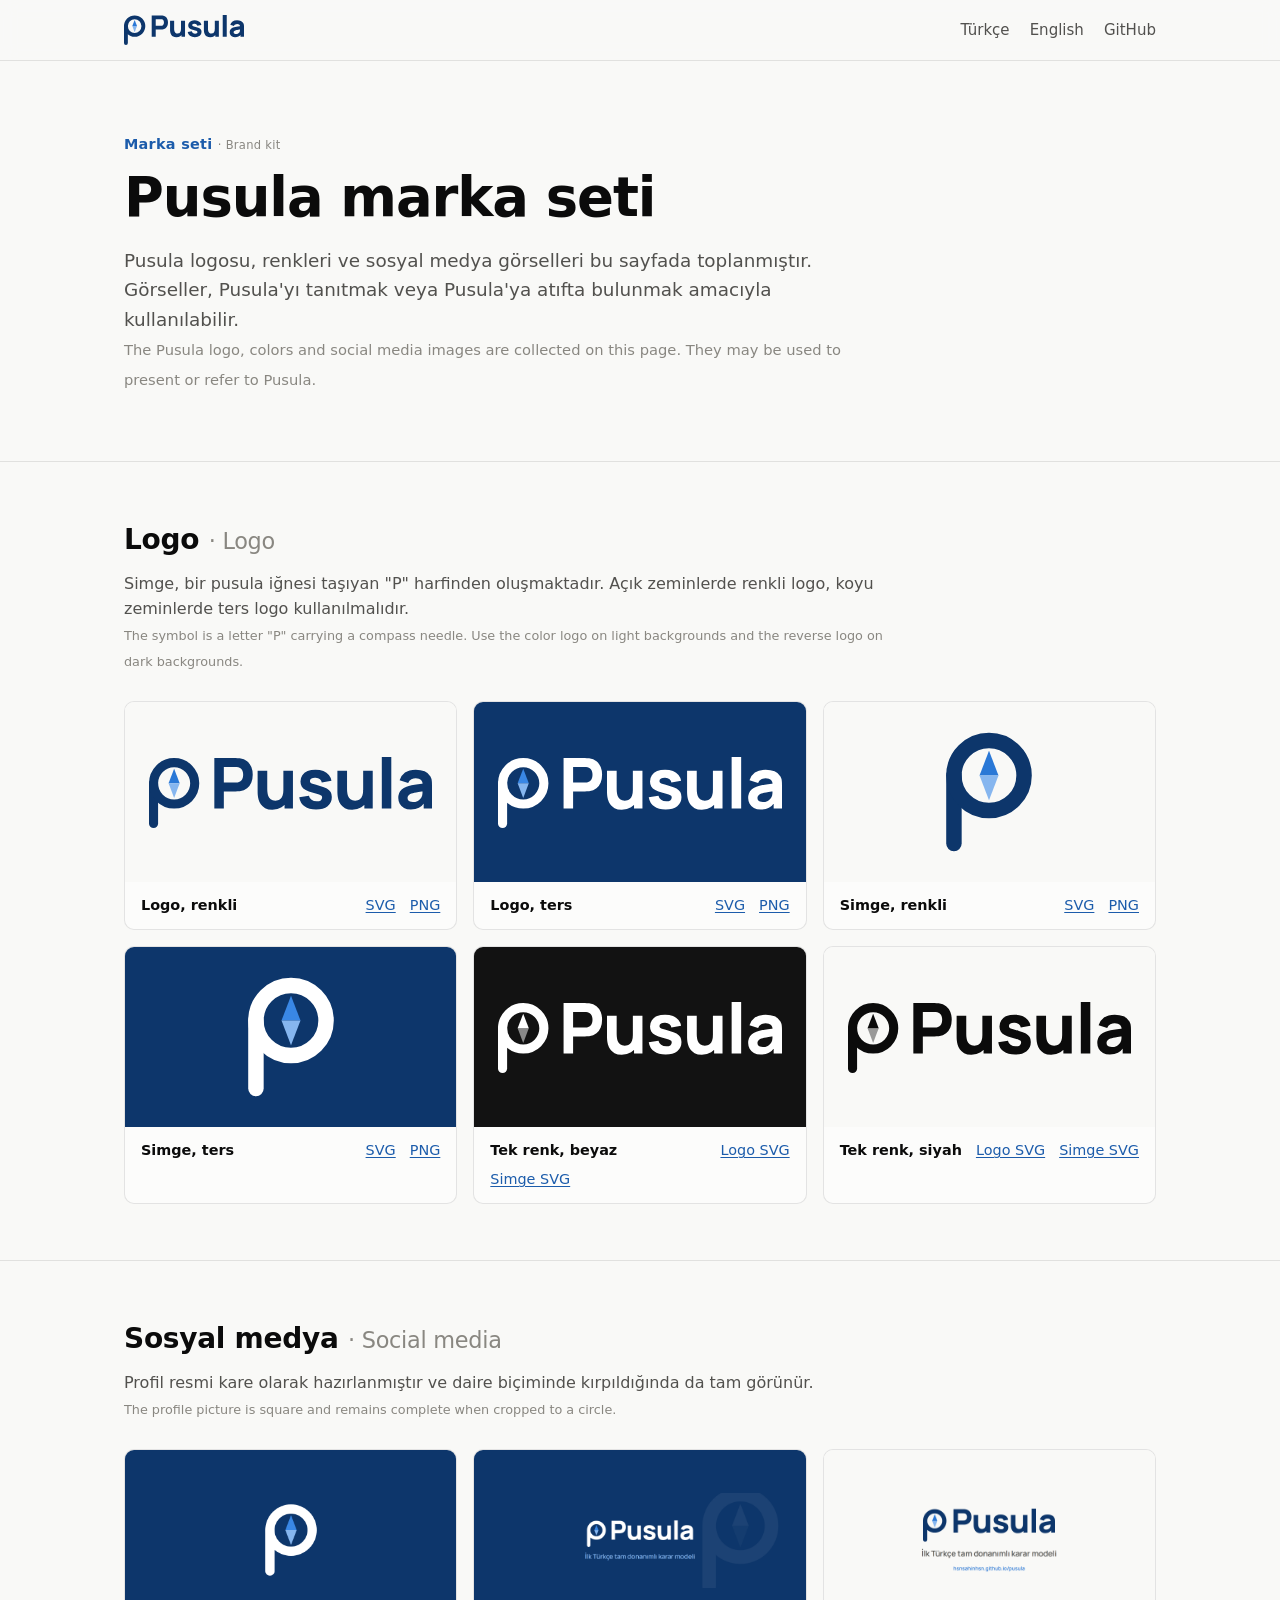
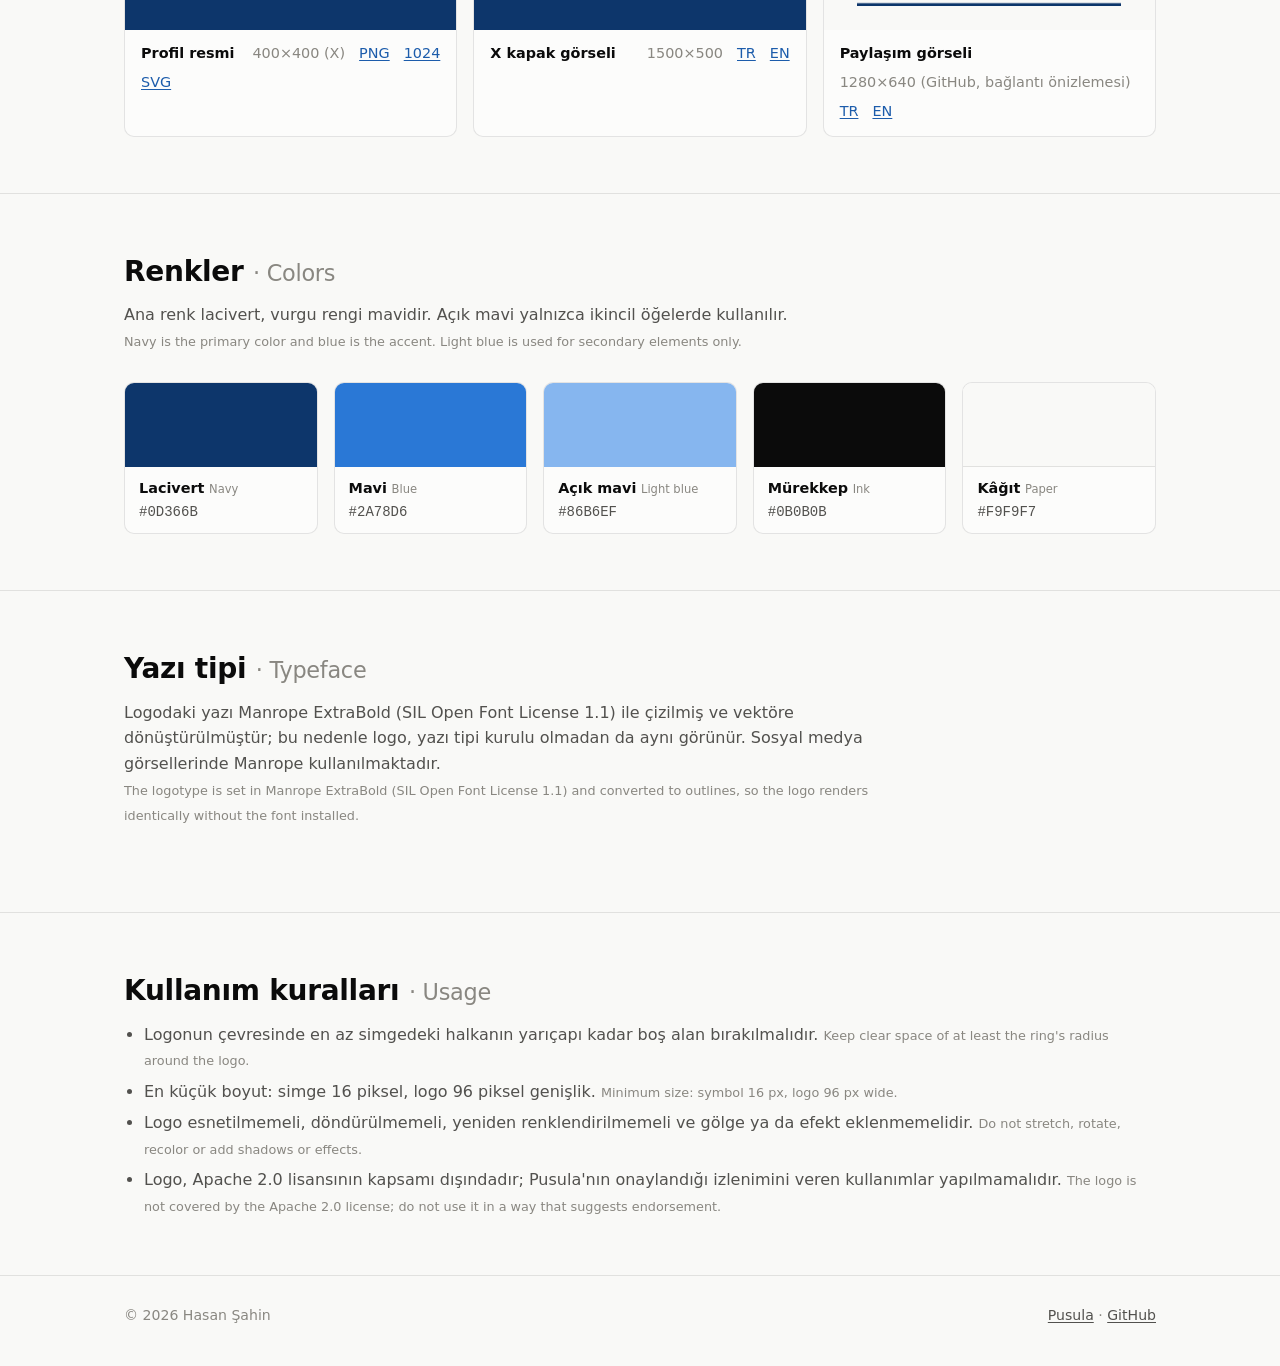
==== site/brand/index.html @ fc80be2c "feat(brand): Pusula logo and brand kit New symbol (a "P" carrying a compass needle) and logotype (Ma" ====
<!doctype html>
<html lang="tr">
<head>
<meta charset="utf-8">
<meta name="viewport" content="width=device-width, initial-scale=1">
<meta http-equiv="Content-Security-Policy" content="default-src 'self'; script-src 'self'; style-src 'self'; img-src 'self' data:; object-src 'none'; base-uri 'none'; form-action 'none'">
<title>Pusula marka seti · Brand kit</title>
<meta name="description" content="Pusula logosu, renkleri ve sosyal medya görselleri. Pusula logo, colors and social media images.">
<link rel="icon" href="../assets/favicon.svg" type="image/svg+xml">
<link rel="apple-touch-icon" href="../assets/apple-touch-icon.png">
<meta property="og:image" content="https://hsnsahinhsn.github.io/pusula/brand/pusula-social-tr.png">
<link rel="stylesheet" href="../assets/style.css">
</head>
<body>
<header class="top">
  <div class="wrap">
    <a class="brand" href="../"><picture><source srcset="pusula-logo-reverse.svg" media="(prefers-color-scheme: dark)"><img src="pusula-logo.svg" alt="Pusula" height="30" width="120"></picture></a>
    <nav class="nav" aria-label="Ana menü">
      <a href="../tr/" lang="tr">Türkçe</a>
      <a href="../en/" lang="en">English</a>
      <a class="gh" href="https://github.com/hsnsahinhsn/pusula">GitHub</a>
    </nav>
  </div>
</header>

<main>
<div class="wrap hero">
  <p class="eyebrow">Marka seti <span class="en">· Brand kit</span></p>
  <h1>Pusula marka seti</h1>
  <p class="lead">Pusula logosu, renkleri ve sosyal medya görselleri bu sayfada toplanmıştır. Görseller, Pusula'yı
  tanıtmak veya Pusula'ya atıfta bulunmak amacıyla kullanılabilir.<br><span class="en">The Pusula logo, colors and
  social media images are collected on this page. They may be used to present or refer to Pusula.</span></p>
</div>

<section id="logo">
  <div class="wrap">
    <h2>Logo <span class="en">· Logo</span></h2>
    <p class="sub">Simge, bir pusula iğnesi taşıyan "P" harfinden oluşmaktadır. Açık zeminlerde renkli logo, koyu
    zeminlerde ters logo kullanılmalıdır.<br><span class="en">The symbol is a letter "P" carrying a compass needle. Use
    the color logo on light backgrounds and the reverse logo on dark backgrounds.</span></p>
    <div class="assets">
      <div class="asset"><div class="view"><img src="pusula-logo.svg" alt="Pusula logosu, renkli"></div>
        <div class="meta"><strong>Logo, renkli</strong><a href="pusula-logo.svg" download>SVG</a><a href="pusula-logo-1200.png" download>PNG</a></div></div>
      <div class="asset"><div class="view navy"><img src="pusula-logo-reverse.svg" alt="Pusula logosu, ters"></div>
        <div class="meta"><strong>Logo, ters</strong><a href="pusula-logo-reverse.svg" download>SVG</a><a href="pusula-logo-reverse-1200.png" download>PNG</a></div></div>
      <div class="asset"><div class="view"><img src="pusula-mark.svg" alt="Pusula simgesi, renkli"></div>
        <div class="meta"><strong>Simge, renkli</strong><a href="pusula-mark.svg" download>SVG</a><a href="pusula-mark-512.png" download>PNG</a></div></div>
      <div class="asset"><div class="view navy"><img src="pusula-mark-reverse.svg" alt="Pusula simgesi, ters"></div>
        <div class="meta"><strong>Simge, ters</strong><a href="pusula-mark-reverse.svg" download>SVG</a><a href="pusula-mark-reverse-512.png" download>PNG</a></div></div>
      <div class="asset"><div class="view ink"><img src="pusula-logo-white.svg" alt="Pusula logosu, tek renk beyaz"></div>
        <div class="meta"><strong>Tek renk, beyaz</strong><a href="pusula-logo-white.svg" download>Logo SVG</a><a href="pusula-mark-white.svg" download>Simge SVG</a></div></div>
      <div class="asset"><div class="view"><img src="pusula-logo-black.svg" alt="Pusula logosu, tek renk siyah"></div>
        <div class="meta"><strong>Tek renk, siyah</strong><a href="pusula-logo-black.svg" download>Logo SVG</a><a href="pusula-mark-black.svg" download>Simge SVG</a></div></div>
    </div>
  </div>
</section>

<section id="social">
  <div class="wrap">
    <h2>Sosyal medya <span class="en">· Social media</span></h2>
    <p class="sub">Profil resmi kare olarak hazırlanmıştır ve daire biçiminde kırpıldığında da tam görünür.<br><span
    class="en">The profile picture is square and remains complete when cropped to a circle.</span></p>
    <div class="assets">
      <div class="asset"><div class="view navy"><img src="pusula-avatar-400.png" alt="Profil resmi"></div>
        <div class="meta"><strong>Profil resmi</strong><span>400×400 (X)</span><a href="pusula-avatar-400.png" download>PNG</a><a href="pusula-avatar-1024.png" download>1024</a><a href="pusula-avatar.svg" download>SVG</a></div></div>
      <div class="asset"><div class="view navy"><img src="pusula-x-header-tr.png" alt="X kapak görseli, Türkçe"></div>
        <div class="meta"><strong>X kapak görseli</strong><span>1500×500</span><a href="pusula-x-header-tr.png" download>TR</a><a href="pusula-x-header-en.png" download>EN</a></div></div>
      <div class="asset"><div class="view"><img src="pusula-social-tr.png" alt="Paylaşım görseli, Türkçe"></div>
        <div class="meta"><strong>Paylaşım görseli</strong><span>1280×640 (GitHub, bağlantı önizlemesi)</span><a href="pusula-social-tr.png" download>TR</a><a href="pusula-social-en.png" download>EN</a></div></div>
    </div>
  </div>
</section>

<section id="colors">
  <div class="wrap">
    <h2>Renkler <span class="en">· Colors</span></h2>
    <p class="sub">Ana renk lacivert, vurgu rengi mavidir. Açık mavi yalnızca ikincil öğelerde kullanılır.<br><span
    class="en">Navy is the primary color and blue is the accent. Light blue is used for secondary elements only.</span></p>
    <div class="swatches">
      <div class="swatch"><div class="chip c1"></div><p><strong>Lacivert</strong> <span class="en">Navy</span><br><code>#0D366B</code></p></div>
      <div class="swatch"><div class="chip c2"></div><p><strong>Mavi</strong> <span class="en">Blue</span><br><code>#2A78D6</code></p></div>
      <div class="swatch"><div class="chip c3"></div><p><strong>Açık mavi</strong> <span class="en">Light blue</span><br><code>#86B6EF</code></p></div>
      <div class="swatch"><div class="chip c4"></div><p><strong>Mürekkep</strong> <span class="en">Ink</span><br><code>#0B0B0B</code></p></div>
      <div class="swatch"><div class="chip c5"></div><p><strong>Kâğıt</strong> <span class="en">Paper</span><br><code>#F9F9F7</code></p></div>
    </div>
  </div>
</section>

<section id="type">
  <div class="wrap">
    <h2>Yazı tipi <span class="en">· Typeface</span></h2>
    <p class="sub">Logodaki yazı Manrope ExtraBold (SIL Open Font License 1.1) ile çizilmiş ve vektöre
    dönüştürülmüştür; bu nedenle logo, yazı tipi kurulu olmadan da aynı görünür. Sosyal medya görsellerinde Manrope
    kullanılmaktadır.<br><span class="en">The logotype is set in Manrope ExtraBold (SIL Open Font License 1.1) and
    converted to outlines, so the logo renders identically without the font installed.</span></p>
  </div>
</section>

<section id="rules">
  <div class="wrap">
    <h2>Kullanım kuralları <span class="en">· Usage</span></h2>
    <ul class="rules">
      <li>Logonun çevresinde en az simgedeki halkanın yarıçapı kadar boş alan bırakılmalıdır.
        <span class="en">Keep clear space of at least the ring's radius around the logo.</span></li>
      <li>En küçük boyut: simge 16 piksel, logo 96 piksel genişlik.
        <span class="en">Minimum size: symbol 16 px, logo 96 px wide.</span></li>
      <li>Logo esnetilmemeli, döndürülmemeli, yeniden renklendirilmemeli ve gölge ya da efekt eklenmemelidir.
        <span class="en">Do not stretch, rotate, recolor or add shadows or effects.</span></li>
      <li>Logo, Apache 2.0 lisansının kapsamı dışındadır; Pusula'nın onaylandığı izlenimini veren kullanımlar
        yapılmamalıdır.
        <span class="en">The logo is not covered by the Apache 2.0 license; do not use it in a way that suggests
        endorsement.</span></li>
    </ul>
  </div>
</section>
</main>

<footer>
  <div class="wrap">
    <span>© 2026 Hasan Şahin</span>
    <span><a href="../tr/">Pusula</a> · <a href="https://github.com/hsnsahinhsn/pusula">GitHub</a></span>
  </div>
</footer>
</body>
</html>
---- site/assets/style.css ----
/* Pusula project page. No external fonts, scripts or trackers. */
:root {
  color-scheme: light;
  --page: #f9f9f7;
  --surface: #fcfcfb;
  --surface-2: #f1f0ec;
  --ink: #0b0b0b;
  --ink-2: #52514e;
  --muted: #898781;
  --grid: #e1e0d9;
  --axis: #c3c2b7;
  --border: rgba(11, 11, 11, 0.10);
  --accent: #2a78d6;
  --accent-ink: #1c5cab;
  --accent-wash: rgba(42, 120, 214, 0.08);
  /* dumbbell: one hue, two shades (validated, ordinal) */
  --base: #86b6ef;
  --pusula: #2a78d6;
  --link: rgba(42, 120, 214, 0.35);
  --radius: 10px;
  --sans: system-ui, -apple-system, "Segoe UI", Roboto, "Helvetica Neue", sans-serif;
  --mono: ui-monospace, SFMono-Regular, "SF Mono", Menlo, Consolas, "Liberation Mono", monospace;
}
@media (prefers-color-scheme: dark) {
  :root {
    color-scheme: dark;
    --page: #0d0d0d;
    --surface: #1a1a19;
    --surface-2: #232321;
    --ink: #ffffff;
    --ink-2: #c3c2b7;
    --muted: #898781;
    --grid: #2c2c2a;
    --axis: #383835;
    --border: rgba(255, 255, 255, 0.10);
    --accent: #3987e5;
    --accent-ink: #86b6ef;
    --accent-wash: rgba(57, 135, 229, 0.12);
    --base: #1c5cab;
    --pusula: #6da7ec;
    --link: rgba(109, 167, 236, 0.35);
  }
}

* { box-sizing: border-box; }
html { scroll-behavior: smooth; }
body {
  margin: 0;
  background: var(--page);
  color: var(--ink);
  font: 16px/1.6 var(--sans);
  -webkit-font-smoothing: antialiased;
}
a { color: var(--accent-ink); text-underline-offset: 2px; }
a:hover { color: var(--accent); }
code, pre { font-family: var(--mono); font-size: 0.875rem; }
:not(pre) > code { background: var(--surface-2); padding: 0.1em 0.35em; border-radius: 4px; }
:focus-visible { outline: 2px solid var(--accent); outline-offset: 2px; }

.wrap { max-width: 1080px; margin: 0 auto; padding: 0 24px; }

/* header */
.top {
  position: sticky; top: 0; z-index: 10;
  background: color-mix(in srgb, var(--page) 88%, transparent);
  backdrop-filter: blur(8px);
  border-bottom: 1px solid var(--border);
}
.top .wrap { display: flex; align-items: center; gap: 24px; height: 60px; }
.brand { display: flex; align-items: center; gap: 10px; font-weight: 650; font-size: 1.1rem; color: var(--ink); text-decoration: none; }
.brand img { height: 30px; width: auto; display: block; }
.nav { display: flex; gap: 20px; margin-left: auto; align-items: center; }
.nav a { color: var(--ink-2); text-decoration: none; font-size: 0.94rem; }
.nav a:hover { color: var(--ink); }
.nav .lang { border: 1px solid var(--border); border-radius: 999px; padding: 3px 12px; color: var(--ink); }
@media (max-width: 760px) { .nav a:not(.lang):not(.gh) { display: none; } }

/* hero */
.hero { padding-top: 72px; padding-bottom: 40px; }
.eyebrow { color: var(--accent-ink); font-weight: 600; font-size: 0.9rem; letter-spacing: 0.02em; margin: 0 0 12px; }
.hero h1 { font-size: clamp(2.2rem, 5vw, 3.4rem); line-height: 1.1; margin: 0 0 18px; letter-spacing: -0.02em; font-weight: 700; }
.hero .lead { font-size: 1.15rem; color: var(--ink-2); max-width: 760px; margin: 0 0 28px; }
.cta { display: flex; flex-wrap: wrap; gap: 12px; }
.btn {
  display: inline-flex; align-items: center; gap: 8px;
  padding: 10px 18px; border-radius: 8px; font-weight: 600; font-size: 0.95rem;
  text-decoration: none; border: 1px solid var(--border); color: var(--ink); background: var(--surface);
}
.btn:hover { border-color: var(--accent); color: var(--ink); }
.btn.primary { background: var(--accent); border-color: var(--accent); color: #fff; }
.btn.primary:hover { background: var(--accent-ink); border-color: var(--accent-ink); color: #fff; }
@media (prefers-color-scheme: dark) { .btn.primary:hover { background: #2a78d6; border-color: #2a78d6; } }
.btn svg { width: 18px; height: 18px; }

/* stat tiles */
.tiles { display: grid; grid-template-columns: repeat(3, 1fr); gap: 16px; margin: 40px 0 8px; }
@media (max-width: 760px) { .tiles { grid-template-columns: 1fr; } }
.tile { background: var(--surface); border: 1px solid var(--border); border-radius: var(--radius); padding: 18px 20px; }
.tile .label { color: var(--ink-2); font-size: 0.92rem; margin: 0; }
.tile .value { font-size: 2.6rem; font-weight: 650; line-height: 1.15; margin: 6px 0 2px; }
.tile .delta { margin: 0; font-size: 0.9rem; color: var(--ink-2); }
.tile .delta strong { color: var(--accent-ink); font-weight: 600; }
.note { color: var(--muted); font-size: 0.85rem; margin: 8px 0 0; }

/* sections */
section { padding: 56px 0; border-top: 1px solid var(--border); scroll-margin-top: 60px; }
section h2 { font-size: 1.75rem; margin: 0 0 8px; letter-spacing: -0.01em; }
section .sub { color: var(--ink-2); margin: 0 0 28px; max-width: 760px; }
h3 { font-size: 1.05rem; margin: 0 0 6px; }
h3.mt { margin: 32px 0 10px; }

.grid { display: grid; gap: 16px; }
.grid > *, .stack > * { min-width: 0; }
.grid.three { grid-template-columns: repeat(3, 1fr); }
.grid.two { grid-template-columns: repeat(2, 1fr); }
@media (max-width: 900px) { .grid.three { grid-template-columns: repeat(2, 1fr); } }
@media (max-width: 640px) { .grid.three, .grid.two { grid-template-columns: 1fr; } }
.card { background: var(--surface); border: 1px solid var(--border); border-radius: var(--radius); padding: 20px; }
.card p { margin: 0; color: var(--ink-2); font-size: 0.95rem; }
.card .tag { display: inline-block; font-size: 0.78rem; font-weight: 600; color: var(--accent-ink); background: var(--accent-wash); border-radius: 999px; padding: 2px 10px; margin-bottom: 10px; }
.card dl { display: grid; grid-template-columns: max-content 1fr; gap: 6px 14px; margin: 14px 0 0; font-size: 0.93rem; }
.card dt { color: var(--muted); }
.card dd { margin: 0; }

pre {
  background: var(--surface-2); border: 1px solid var(--border); border-radius: var(--radius);
  padding: 16px 18px; overflow-x: auto; line-height: 1.5; margin: 0;
}
.code-title { font-size: 0.85rem; color: var(--muted); margin: 0 0 6px; font-weight: 600; }
.stack > * + * { margin-top: 18px; }

/* tables */
.table-wrap { overflow-x: auto; background: var(--surface); border: 1px solid var(--border); border-radius: var(--radius); }
table { width: 100%; border-collapse: collapse; font-size: 0.93rem; }
th, td { padding: 10px 14px; text-align: left; border-bottom: 1px solid var(--grid); }
tr:last-child td { border-bottom: 0; }
th { color: var(--ink-2); font-weight: 600; background: var(--surface-2); }
td.num, th.num { text-align: right; font-variant-numeric: tabular-nums; white-space: nowrap; }
td.best { font-weight: 700; }
.notes { color: var(--ink-2); font-size: 0.92rem; padding-left: 20px; margin: 20px 0 0; }
.notes li + li { margin-top: 6px; }

/* dumbbell chart */
.chart { background: var(--surface); border: 1px solid var(--border); border-radius: var(--radius); padding: 20px 20px 12px; margin: 0 0 20px; position: relative; }
.chart h3 { margin: 0; }
.chart .chart-sub { color: var(--ink-2); font-size: 0.88rem; margin: 2px 0 12px; }
.legend { display: flex; gap: 18px; font-size: 0.88rem; color: var(--ink-2); margin: 0 0 6px; padding: 0; list-style: none; }
.legend li { display: inline-flex; align-items: center; gap: 6px; }
.legend .dot { width: 10px; height: 10px; border-radius: 50%; display: inline-block; }
.legend .d-base-key { background: var(--base); }
.legend .d-pusula-key { background: var(--pusula); }
.chart svg { display: block; width: 100%; height: auto; overflow: visible; }
.chart .row-label { fill: var(--ink); font-size: 13px; }
.chart .tick { fill: var(--muted); font-size: 12px; font-variant-numeric: tabular-nums; }
.chart .val { fill: var(--ink); font-size: 12px; font-weight: 600; font-variant-numeric: tabular-nums; }
.chart .gridline { stroke: var(--grid); stroke-width: 1; }
.chart .baseline { stroke: var(--axis); stroke-width: 1; }
.chart .link { stroke: var(--link); stroke-width: 2; stroke-linecap: round; }
.chart .d-base { fill: var(--base); stroke: var(--surface); stroke-width: 2; }
.chart .d-pusula { fill: var(--pusula); stroke: var(--surface); stroke-width: 2; }
.chart .row { cursor: default; }
.chart .row .hit { fill: transparent; }
.chart .row:hover .hit, .chart .row:focus .hit { fill: var(--accent-wash); }
.chart .row:focus { outline: none; }
.tooltip {
  position: absolute; pointer-events: none; z-index: 5;
  background: var(--surface); border: 1px solid var(--border); border-radius: 8px;
  box-shadow: 0 4px 16px rgba(0, 0, 0, 0.12); padding: 8px 12px; font-size: 0.85rem; min-width: 180px;
}
.tooltip[hidden] { display: none; }
.tooltip .t-title { color: var(--ink-2); margin: 0 0 4px; }
.tooltip .t-row { display: flex; align-items: center; gap: 8px; }
.tooltip .t-row strong { font-variant-numeric: tabular-nums; min-width: 2.6em; }
.tooltip .key { width: 12px; height: 2px; display: inline-block; border-radius: 1px; }

/* footer */
footer { border-top: 1px solid var(--border); padding: 28px 0 40px; color: var(--muted); font-size: 0.88rem; }
footer .wrap { display: flex; flex-wrap: wrap; gap: 8px 24px; justify-content: space-between; }
footer a { color: var(--ink-2); }

/* language chooser (root page) */
.chooser { min-height: 100vh; display: grid; place-items: center; text-align: center; }
.chooser .cta { justify-content: center; margin-top: 20px; }

@media (max-width: 640px) {
  th, td { padding: 9px 10px; }
  table.results th:nth-child(2), table.results td:nth-child(2) { display: none; }
}

/* brand kit page */
.assets { display: grid; grid-template-columns: repeat(auto-fill, minmax(300px, 1fr)); gap: 16px; }
.asset { background: var(--surface); border: 1px solid var(--border); border-radius: var(--radius); overflow: hidden; }
.asset .view { height: 180px; display: grid; place-items: center; padding: 24px; background: #f9f9f7; }
.asset .view.navy { background: #0d366b; }
.asset .view.ink { background: #121212; }
.asset .view img { width: 100%; height: 132px; object-fit: contain; display: block; }
.asset .meta { padding: 12px 16px; display: flex; flex-wrap: wrap; gap: 6px 14px; align-items: baseline; font-size: 0.9rem; }
.asset .meta strong { margin-right: auto; }
.asset .meta span { color: var(--muted); }
.swatches { display: grid; grid-template-columns: repeat(auto-fill, minmax(170px, 1fr)); gap: 16px; }
.swatch { border: 1px solid var(--border); border-radius: var(--radius); overflow: hidden; background: var(--surface); }
.swatch .chip { height: 84px; }
.swatch p { margin: 0; padding: 10px 14px; font-size: 0.9rem; }
.swatch code { background: none; padding: 0; color: var(--ink-2); }
.chip.c1 { background: #0d366b; } .chip.c2 { background: #2a78d6; } .chip.c3 { background: #86b6ef; }
.chip.c4 { background: #0b0b0b; } .chip.c5 { background: #f9f9f7; border-bottom: 1px solid var(--border); }
.en { color: var(--muted); font-weight: 400; font-size: 0.8em; }
.rules { color: var(--ink-2); padding-left: 20px; margin: 0; }
.rules li + li { margin-top: 6px; }
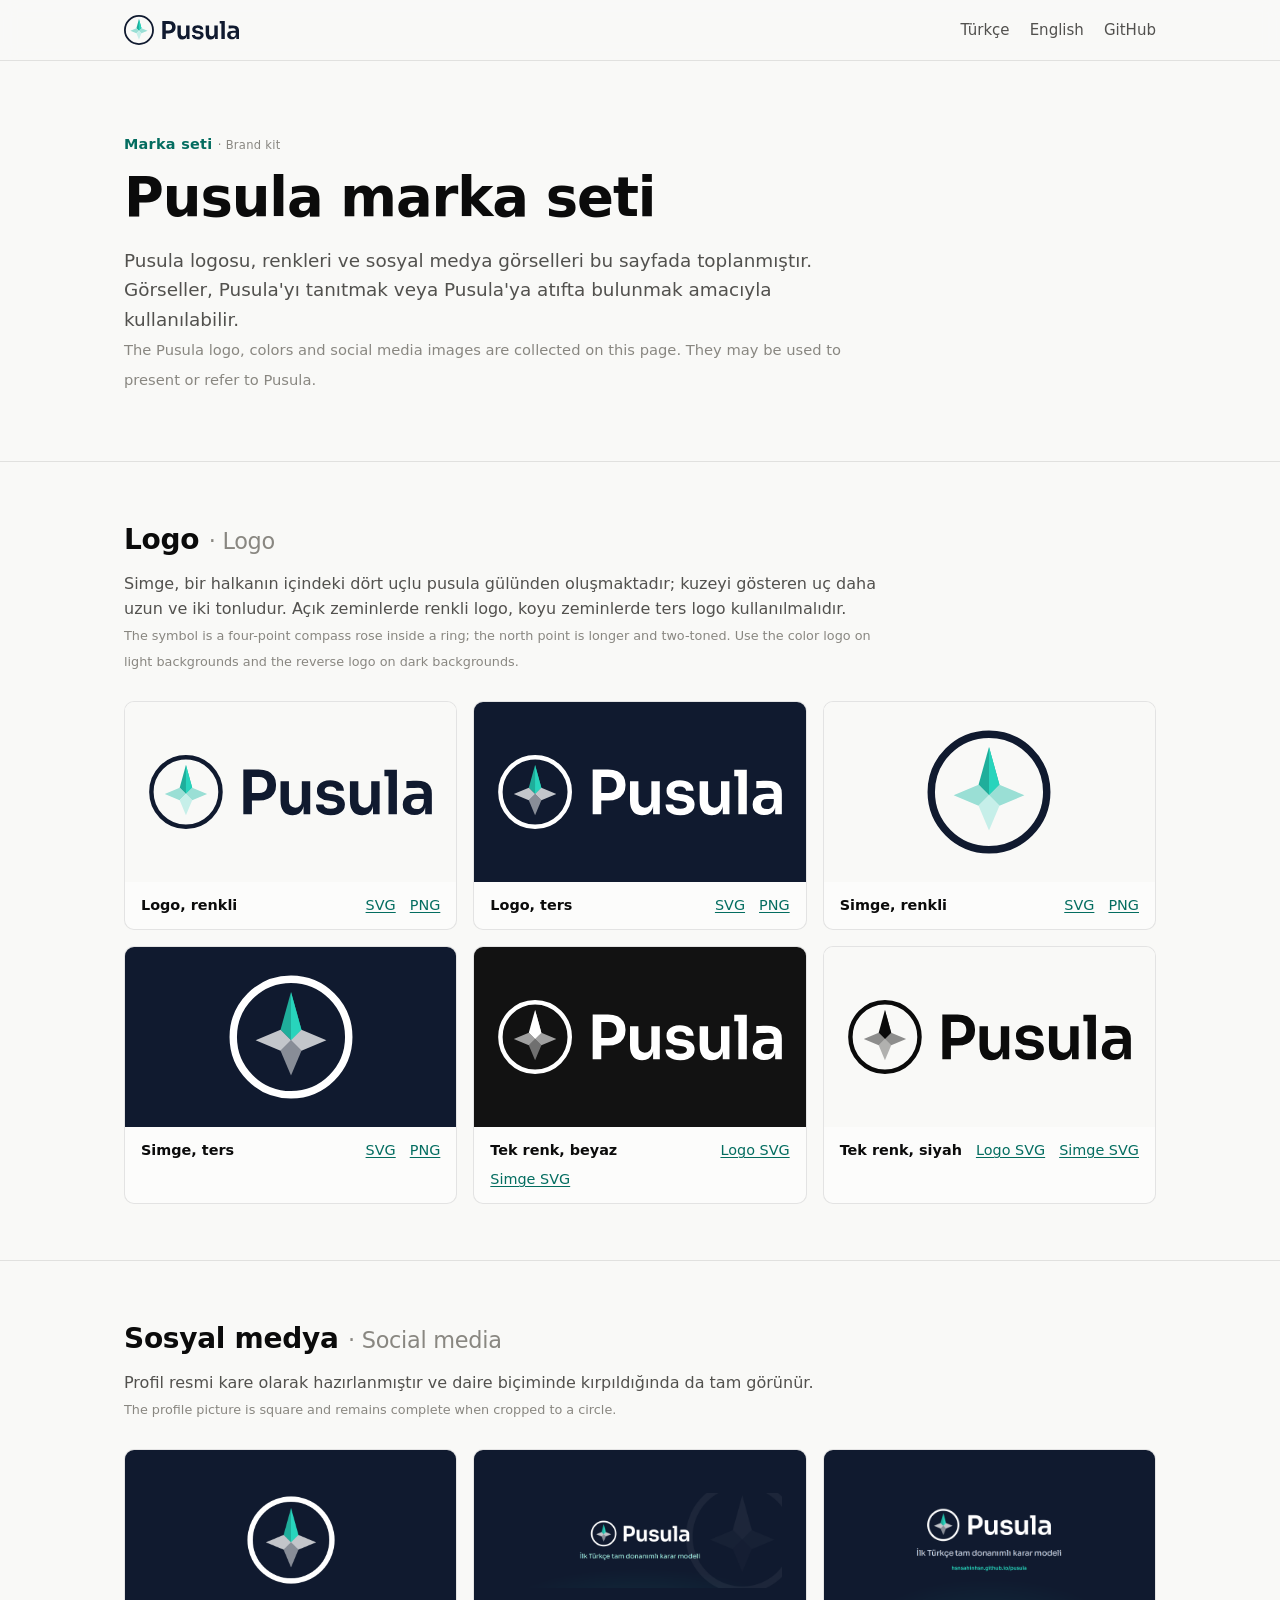
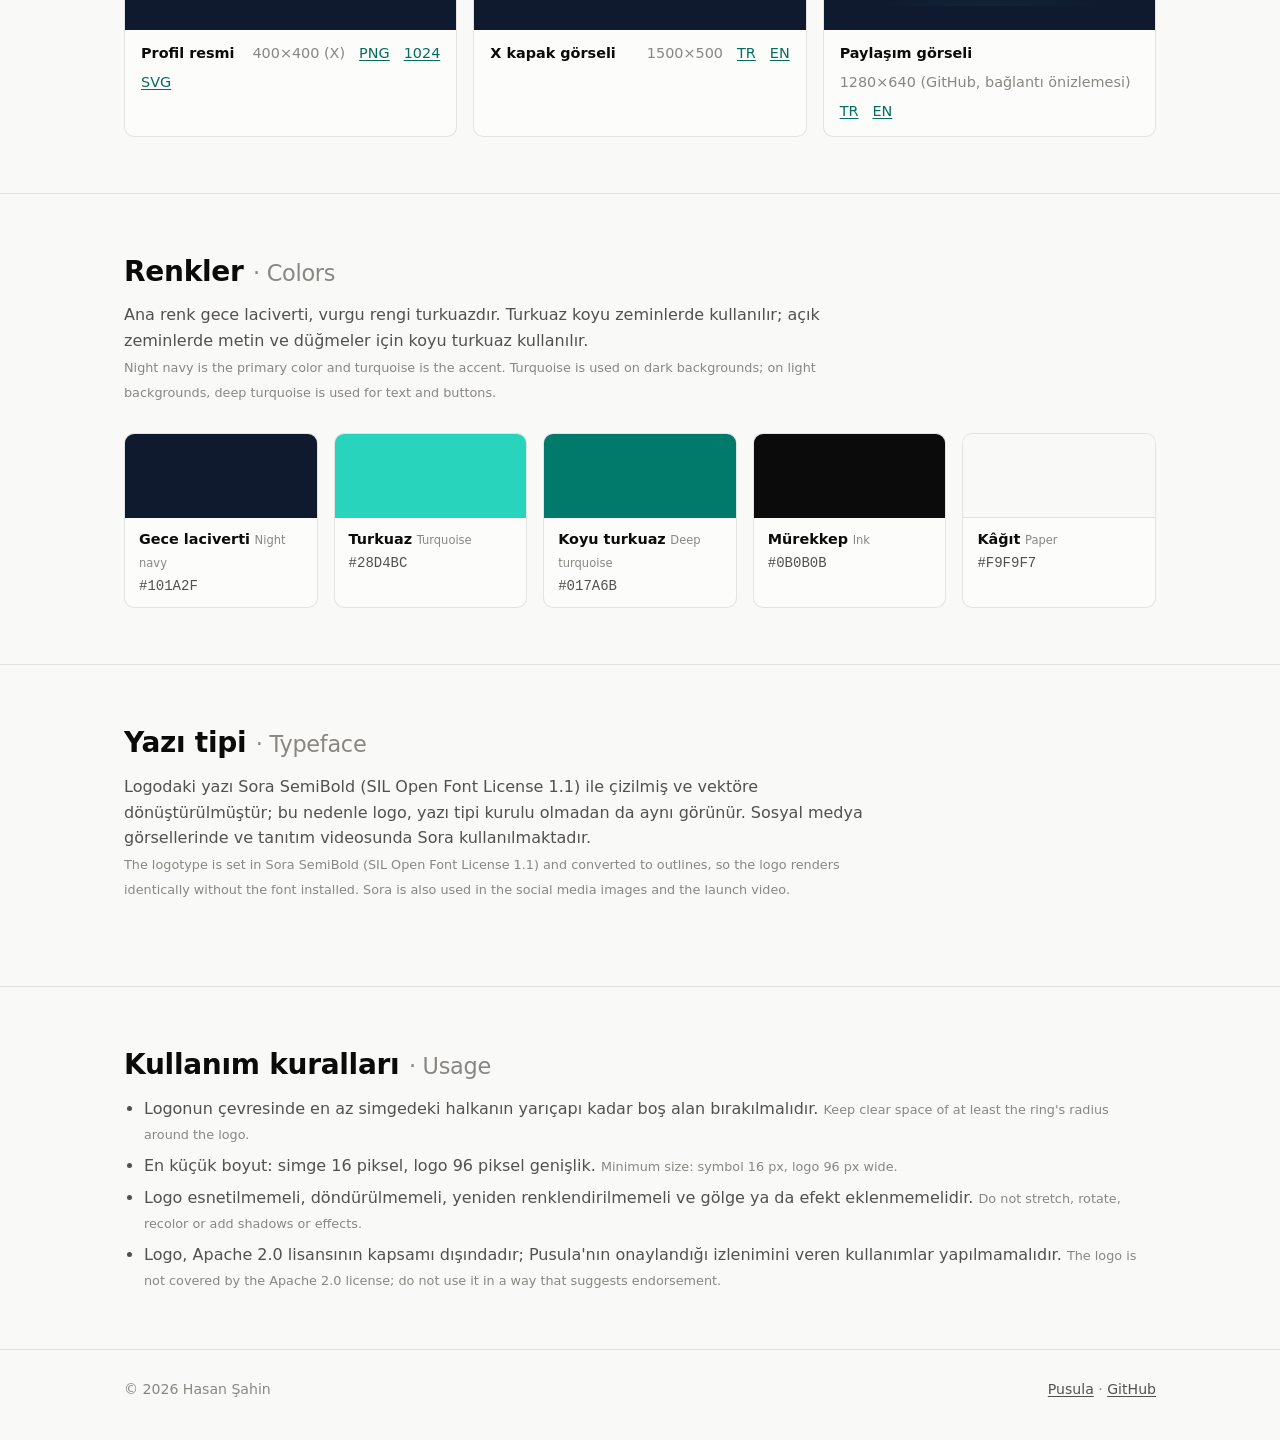
==== commit 5bff742c: "feat(brand): compass rose logo, Sora logotype, turquoise palette The symbol is now a four-point comp" ====
--- a/site/brand/index.html
+++ b/site/brand/index.html
@@ -14,7 +14,7 @@
 <body>
 <header class="top">
   <div class="wrap">
-    <a class="brand" href="../"><picture><source srcset="pusula-logo-reverse.svg" media="(prefers-color-scheme: dark)"><img src="pusula-logo.svg" alt="Pusula" height="30" width="120"></picture></a>
+    <a class="brand" href="../"><picture><source srcset="pusula-logo-reverse.svg" media="(prefers-color-scheme: dark)"><img src="pusula-logo.svg" alt="Pusula" height="30" width="115"></picture></a>
     <nav class="nav" aria-label="Ana menü">
       <a href="../tr/" lang="tr">Türkçe</a>
       <a href="../en/" lang="en">English</a>
@@ -35,9 +35,10 @@
 <section id="logo">
   <div class="wrap">
     <h2>Logo <span class="en">· Logo</span></h2>
-    <p class="sub">Simge, bir pusula iğnesi taşıyan "P" harfinden oluşmaktadır. Açık zeminlerde renkli logo, koyu
-    zeminlerde ters logo kullanılmalıdır.<br><span class="en">The symbol is a letter "P" carrying a compass needle. Use
-    the color logo on light backgrounds and the reverse logo on dark backgrounds.</span></p>
+    <p class="sub">Simge, bir halkanın içindeki dört uçlu pusula gülünden oluşmaktadır; kuzeyi gösteren uç daha uzun ve
+    iki tonludur. Açık zeminlerde renkli logo, koyu zeminlerde ters logo kullanılmalıdır.<br><span class="en">The symbol
+    is a four-point compass rose inside a ring; the north point is longer and two-toned. Use the color logo on light
+    backgrounds and the reverse logo on dark backgrounds.</span></p>
     <div class="assets">
       <div class="asset"><div class="view"><img src="pusula-logo.svg" alt="Pusula logosu, renkli"></div>
         <div class="meta"><strong>Logo, renkli</strong><a href="pusula-logo.svg" download>SVG</a><a href="pusula-logo-1200.png" download>PNG</a></div></div>
@@ -65,7 +66,7 @@
         <div class="meta"><strong>Profil resmi</strong><span>400×400 (X)</span><a href="pusula-avatar-400.png" download>PNG</a><a href="pusula-avatar-1024.png" download>1024</a><a href="pusula-avatar.svg" download>SVG</a></div></div>
       <div class="asset"><div class="view navy"><img src="pusula-x-header-tr.png" alt="X kapak görseli, Türkçe"></div>
         <div class="meta"><strong>X kapak görseli</strong><span>1500×500</span><a href="pusula-x-header-tr.png" download>TR</a><a href="pusula-x-header-en.png" download>EN</a></div></div>
-      <div class="asset"><div class="view"><img src="pusula-social-tr.png" alt="Paylaşım görseli, Türkçe"></div>
+      <div class="asset"><div class="view navy"><img src="pusula-social-tr.png" alt="Paylaşım görseli, Türkçe"></div>
         <div class="meta"><strong>Paylaşım görseli</strong><span>1280×640 (GitHub, bağlantı önizlemesi)</span><a href="pusula-social-tr.png" download>TR</a><a href="pusula-social-en.png" download>EN</a></div></div>
     </div>
   </div>
@@ -74,12 +75,14 @@
 <section id="colors">
   <div class="wrap">
     <h2>Renkler <span class="en">· Colors</span></h2>
-    <p class="sub">Ana renk lacivert, vurgu rengi mavidir. Açık mavi yalnızca ikincil öğelerde kullanılır.<br><span
-    class="en">Navy is the primary color and blue is the accent. Light blue is used for secondary elements only.</span></p>
+    <p class="sub">Ana renk gece laciverti, vurgu rengi turkuazdır. Turkuaz koyu zeminlerde kullanılır; açık zeminlerde
+    metin ve düğmeler için koyu turkuaz kullanılır.<br><span class="en">Night navy is the primary color and turquoise is
+    the accent. Turquoise is used on dark backgrounds; on light backgrounds, deep turquoise is used for text and
+    buttons.</span></p>
     <div class="swatches">
-      <div class="swatch"><div class="chip c1"></div><p><strong>Lacivert</strong> <span class="en">Navy</span><br><code>#0D366B</code></p></div>
-      <div class="swatch"><div class="chip c2"></div><p><strong>Mavi</strong> <span class="en">Blue</span><br><code>#2A78D6</code></p></div>
-      <div class="swatch"><div class="chip c3"></div><p><strong>Açık mavi</strong> <span class="en">Light blue</span><br><code>#86B6EF</code></p></div>
+      <div class="swatch"><div class="chip c1"></div><p><strong>Gece laciverti</strong> <span class="en">Night navy</span><br><code>#101A2F</code></p></div>
+      <div class="swatch"><div class="chip c2"></div><p><strong>Turkuaz</strong> <span class="en">Turquoise</span><br><code>#28D4BC</code></p></div>
+      <div class="swatch"><div class="chip c3"></div><p><strong>Koyu turkuaz</strong> <span class="en">Deep turquoise</span><br><code>#017A6B</code></p></div>
       <div class="swatch"><div class="chip c4"></div><p><strong>Mürekkep</strong> <span class="en">Ink</span><br><code>#0B0B0B</code></p></div>
       <div class="swatch"><div class="chip c5"></div><p><strong>Kâğıt</strong> <span class="en">Paper</span><br><code>#F9F9F7</code></p></div>
     </div>
@@ -89,10 +92,11 @@
 <section id="type">
   <div class="wrap">
     <h2>Yazı tipi <span class="en">· Typeface</span></h2>
-    <p class="sub">Logodaki yazı Manrope ExtraBold (SIL Open Font License 1.1) ile çizilmiş ve vektöre
-    dönüştürülmüştür; bu nedenle logo, yazı tipi kurulu olmadan da aynı görünür. Sosyal medya görsellerinde Manrope
-    kullanılmaktadır.<br><span class="en">The logotype is set in Manrope ExtraBold (SIL Open Font License 1.1) and
-    converted to outlines, so the logo renders identically without the font installed.</span></p>
+    <p class="sub">Logodaki yazı Sora SemiBold (SIL Open Font License 1.1) ile çizilmiş ve vektöre dönüştürülmüştür;
+    bu nedenle logo, yazı tipi kurulu olmadan da aynı görünür. Sosyal medya görsellerinde ve tanıtım videosunda Sora
+    kullanılmaktadır.<br><span class="en">The logotype is set in Sora SemiBold (SIL Open Font License 1.1) and converted
+    to outlines, so the logo renders identically without the font installed. Sora is also used in the social media
+    images and the launch video.</span></p>
   </div>
 </section>
 
--- a/site/assets/style.css
+++ b/site/assets/style.css
@@ -10,13 +10,14 @@
   --grid: #e1e0d9;
   --axis: #c3c2b7;
   --border: rgba(11, 11, 11, 0.10);
-  --accent: #2a78d6;
-  --accent-ink: #1c5cab;
-  --accent-wash: rgba(42, 120, 214, 0.08);
+  --accent: #017a6b;
+  --accent-ink: #046d60;
+  --accent-wash: rgba(1, 122, 107, 0.08);
+  --on-accent: #ffffff;
   /* dumbbell: one hue, two shades (validated, ordinal) */
-  --base: #86b6ef;
-  --pusula: #2a78d6;
-  --link: rgba(42, 120, 214, 0.35);
+  --base: #6bc4b3;
+  --pusula: #088777;
+  --link: rgba(1, 122, 107, 0.35);
   --radius: 10px;
   --sans: system-ui, -apple-system, "Segoe UI", Roboto, "Helvetica Neue", sans-serif;
   --mono: ui-monospace, SFMono-Regular, "SF Mono", Menlo, Consolas, "Liberation Mono", monospace;
@@ -33,12 +34,13 @@
     --grid: #2c2c2a;
     --axis: #383835;
     --border: rgba(255, 255, 255, 0.10);
-    --accent: #3987e5;
-    --accent-ink: #86b6ef;
-    --accent-wash: rgba(57, 135, 229, 0.12);
-    --base: #1c5cab;
-    --pusula: #6da7ec;
-    --link: rgba(109, 167, 236, 0.35);
+    --accent: #28d4bc;
+    --accent-ink: #5fe0cc;
+    --accent-wash: rgba(40, 212, 188, 0.12);
+    --on-accent: #101a2f;
+    --base: #046d60;
+    --pusula: #28d4bc;
+    --link: rgba(95, 224, 204, 0.35);
   }
 }
 
@@ -87,9 +89,8 @@
   text-decoration: none; border: 1px solid var(--border); color: var(--ink); background: var(--surface);
 }
 .btn:hover { border-color: var(--accent); color: var(--ink); }
-.btn.primary { background: var(--accent); border-color: var(--accent); color: #fff; }
-.btn.primary:hover { background: var(--accent-ink); border-color: var(--accent-ink); color: #fff; }
-@media (prefers-color-scheme: dark) { .btn.primary:hover { background: #2a78d6; border-color: #2a78d6; } }
+.btn.primary { background: var(--accent); border-color: var(--accent); color: var(--on-accent); }
+.btn.primary:hover { background: var(--accent-ink); border-color: var(--accent-ink); color: var(--on-accent); }
 .btn svg { width: 18px; height: 18px; }
 
 /* stat tiles */
@@ -191,7 +192,7 @@
 .assets { display: grid; grid-template-columns: repeat(auto-fill, minmax(300px, 1fr)); gap: 16px; }
 .asset { background: var(--surface); border: 1px solid var(--border); border-radius: var(--radius); overflow: hidden; }
 .asset .view { height: 180px; display: grid; place-items: center; padding: 24px; background: #f9f9f7; }
-.asset .view.navy { background: #0d366b; }
+.asset .view.navy { background: #101a2f; }
 .asset .view.ink { background: #121212; }
 .asset .view img { width: 100%; height: 132px; object-fit: contain; display: block; }
 .asset .meta { padding: 12px 16px; display: flex; flex-wrap: wrap; gap: 6px 14px; align-items: baseline; font-size: 0.9rem; }
@@ -202,7 +203,7 @@
 .swatch .chip { height: 84px; }
 .swatch p { margin: 0; padding: 10px 14px; font-size: 0.9rem; }
 .swatch code { background: none; padding: 0; color: var(--ink-2); }
-.chip.c1 { background: #0d366b; } .chip.c2 { background: #2a78d6; } .chip.c3 { background: #86b6ef; }
+.chip.c1 { background: #101a2f; } .chip.c2 { background: #28d4bc; } .chip.c3 { background: #017a6b; }
 .chip.c4 { background: #0b0b0b; } .chip.c5 { background: #f9f9f7; border-bottom: 1px solid var(--border); }
 .en { color: var(--muted); font-weight: 400; font-size: 0.8em; }
 .rules { color: var(--ink-2); padding-left: 20px; margin: 0; }
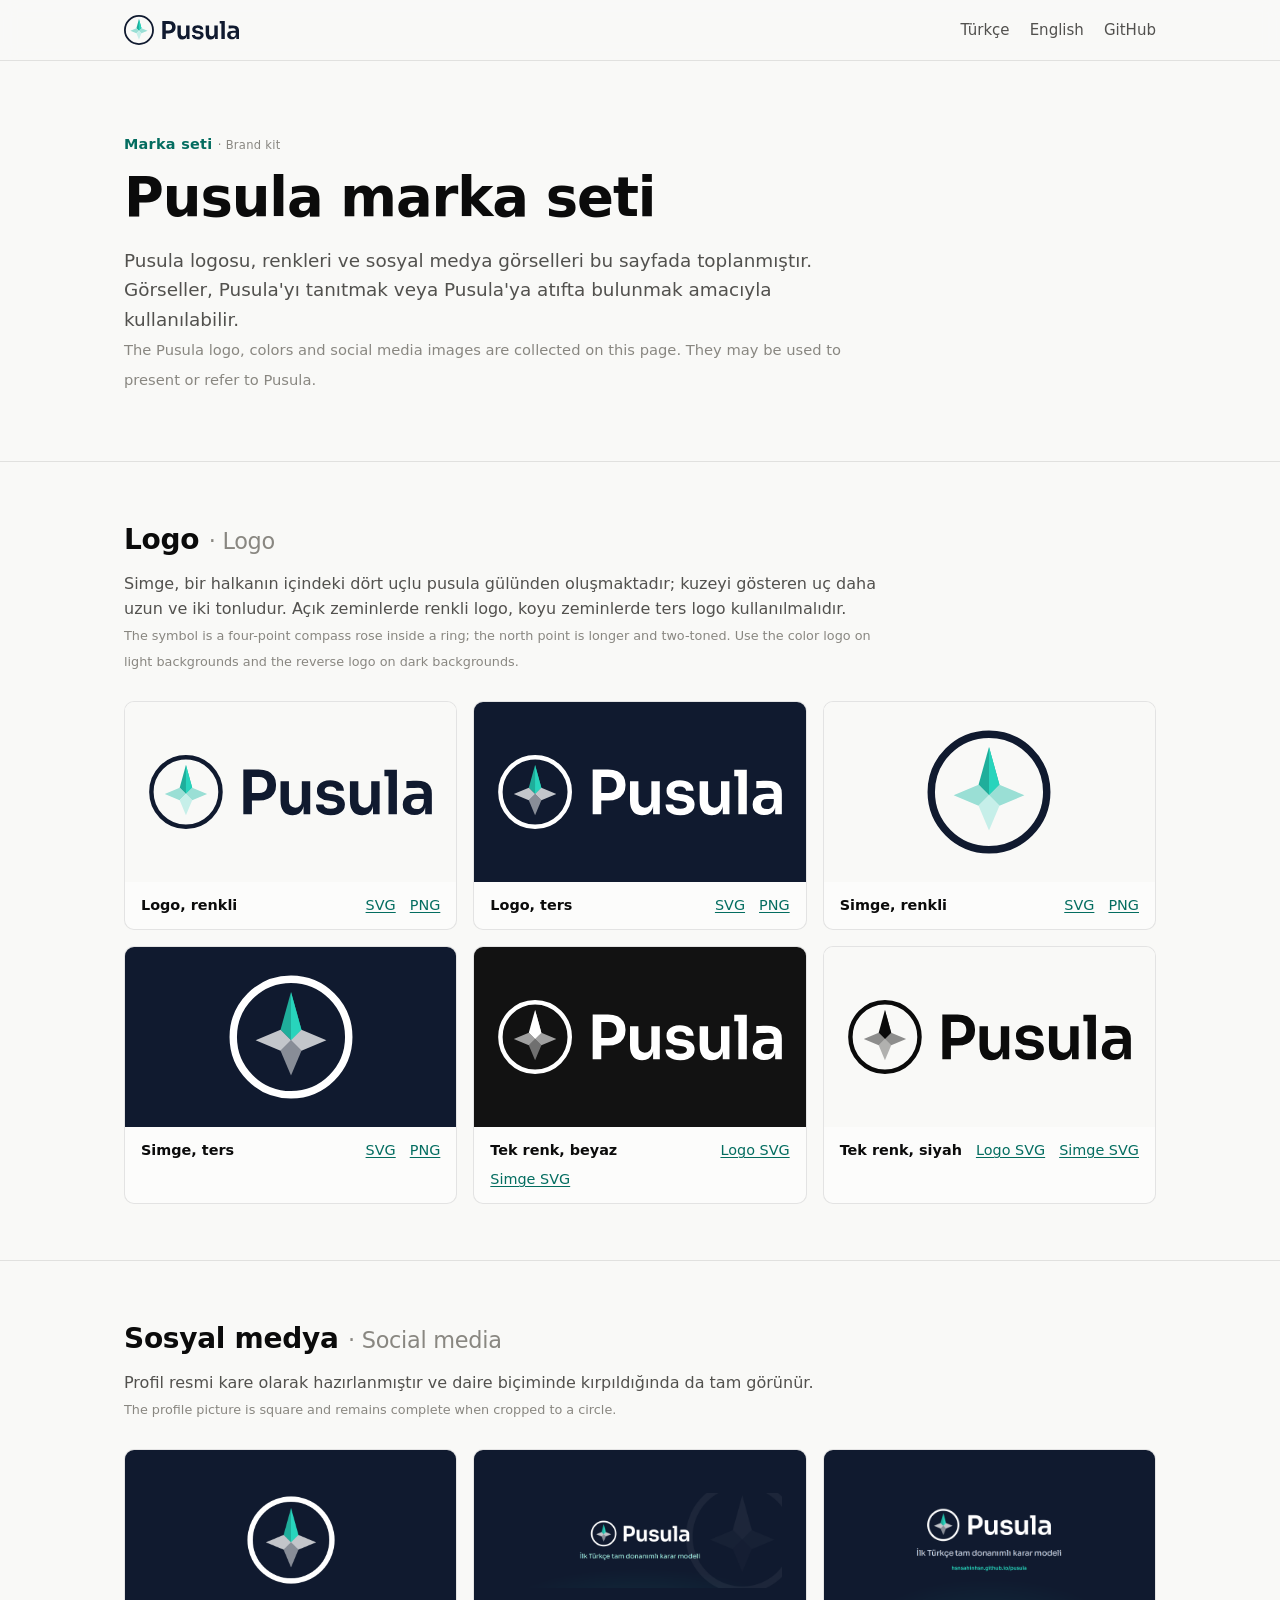
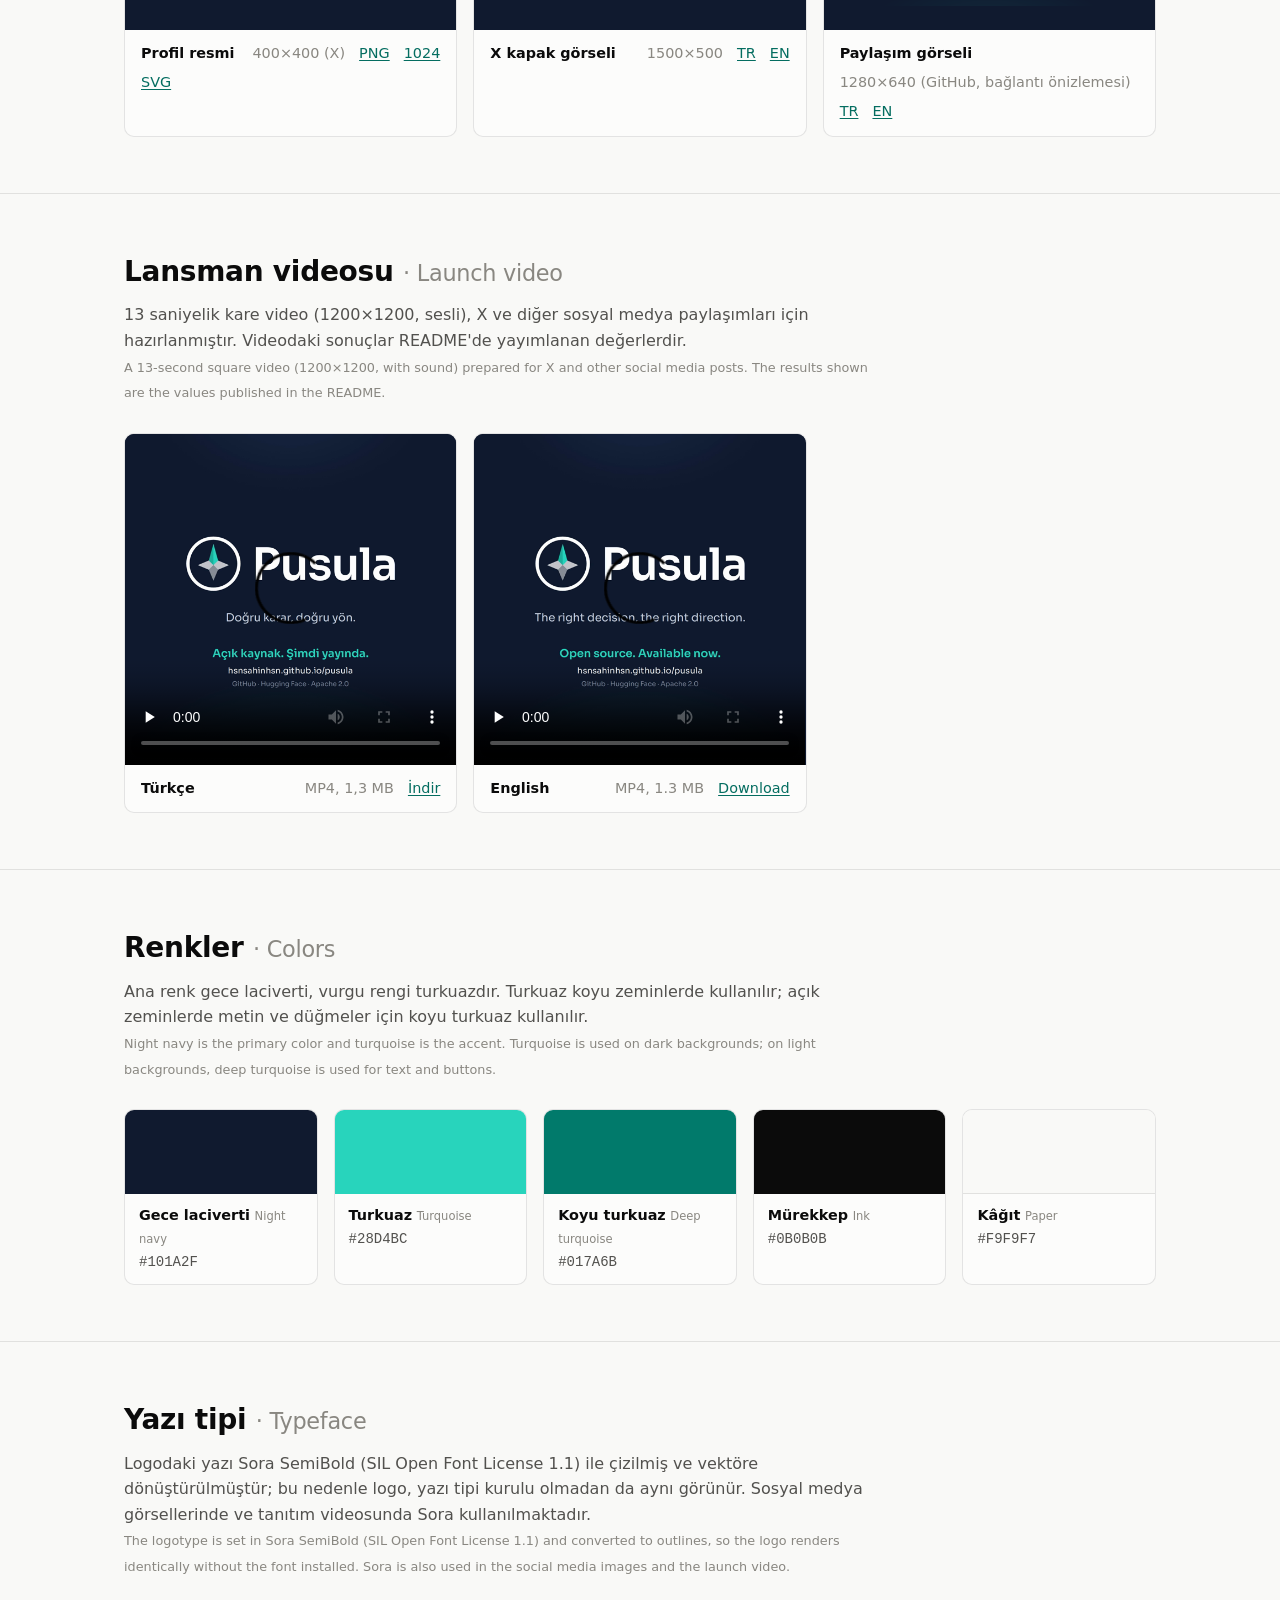
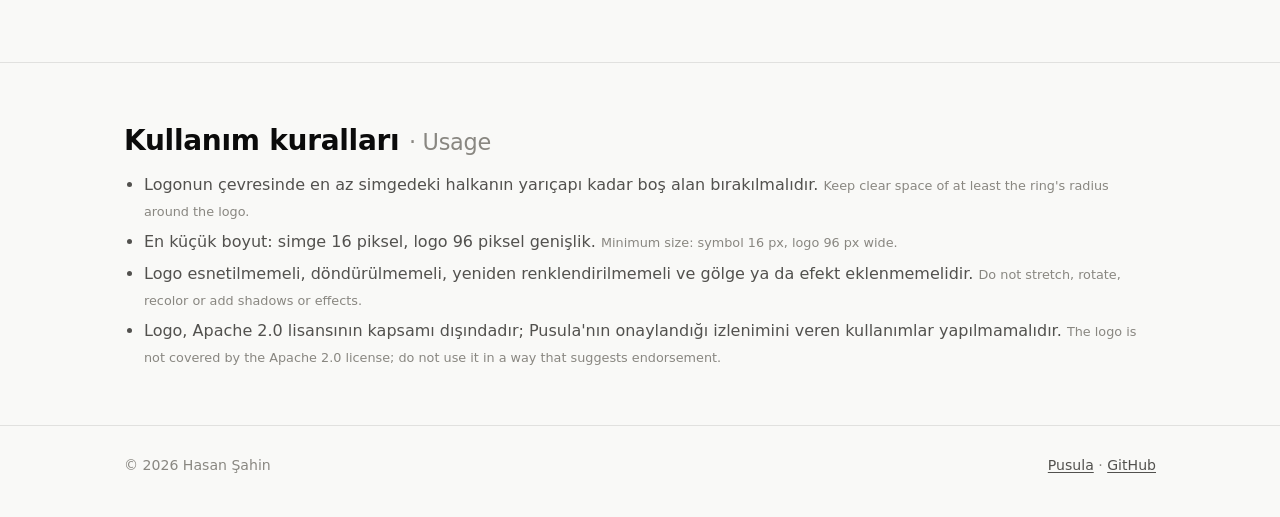
==== commit 36f5aa77: "feat(brand): launch video with the new logo and current results 13-second square video (1200x1200, 6" ====
--- a/site/brand/index.html
+++ b/site/brand/index.html
@@ -72,6 +72,21 @@
   </div>
 </section>
 
+<section id="video">
+  <div class="wrap">
+    <h2>Lansman videosu <span class="en">· Launch video</span></h2>
+    <p class="sub">13 saniyelik kare video (1200×1200, sesli), X ve diğer sosyal medya paylaşımları için hazırlanmıştır.
+    Videodaki sonuçlar README'de yayımlanan değerlerdir.<br><span class="en">A 13-second square video (1200×1200, with
+    sound) prepared for X and other social media posts. The results shown are the values published in the README.</span></p>
+    <div class="assets">
+      <div class="asset"><div class="view video"><video controls playsinline preload="none" poster="pusula-lansman-poster-tr.png" src="pusula-lansman-tr.mp4" aria-label="Pusula lansman videosu, Türkçe"></video></div>
+        <div class="meta"><strong>Türkçe</strong><span>MP4, 1,3 MB</span><a href="pusula-lansman-tr.mp4" download>İndir</a></div></div>
+      <div class="asset"><div class="view video"><video controls playsinline preload="none" poster="pusula-lansman-poster-en.png" src="pusula-lansman-en.mp4" aria-label="Pusula launch video, English"></video></div>
+        <div class="meta"><strong>English</strong><span>MP4, 1.3 MB</span><a href="pusula-lansman-en.mp4" download>Download</a></div></div>
+    </div>
+  </div>
+</section>
+
 <section id="colors">
   <div class="wrap">
     <h2>Renkler <span class="en">· Colors</span></h2>
--- a/site/assets/style.css
+++ b/site/assets/style.css
@@ -194,6 +194,8 @@
 .asset .view { height: 180px; display: grid; place-items: center; padding: 24px; background: #f9f9f7; }
 .asset .view.navy { background: #101a2f; }
 .asset .view.ink { background: #121212; }
+.asset .view.video { height: auto; padding: 0; background: #101a2f; }
+.asset .view video { width: 100%; aspect-ratio: 1; display: block; }
 .asset .view img { width: 100%; height: 132px; object-fit: contain; display: block; }
 .asset .meta { padding: 12px 16px; display: flex; flex-wrap: wrap; gap: 6px 14px; align-items: baseline; font-size: 0.9rem; }
 .asset .meta strong { margin-right: auto; }
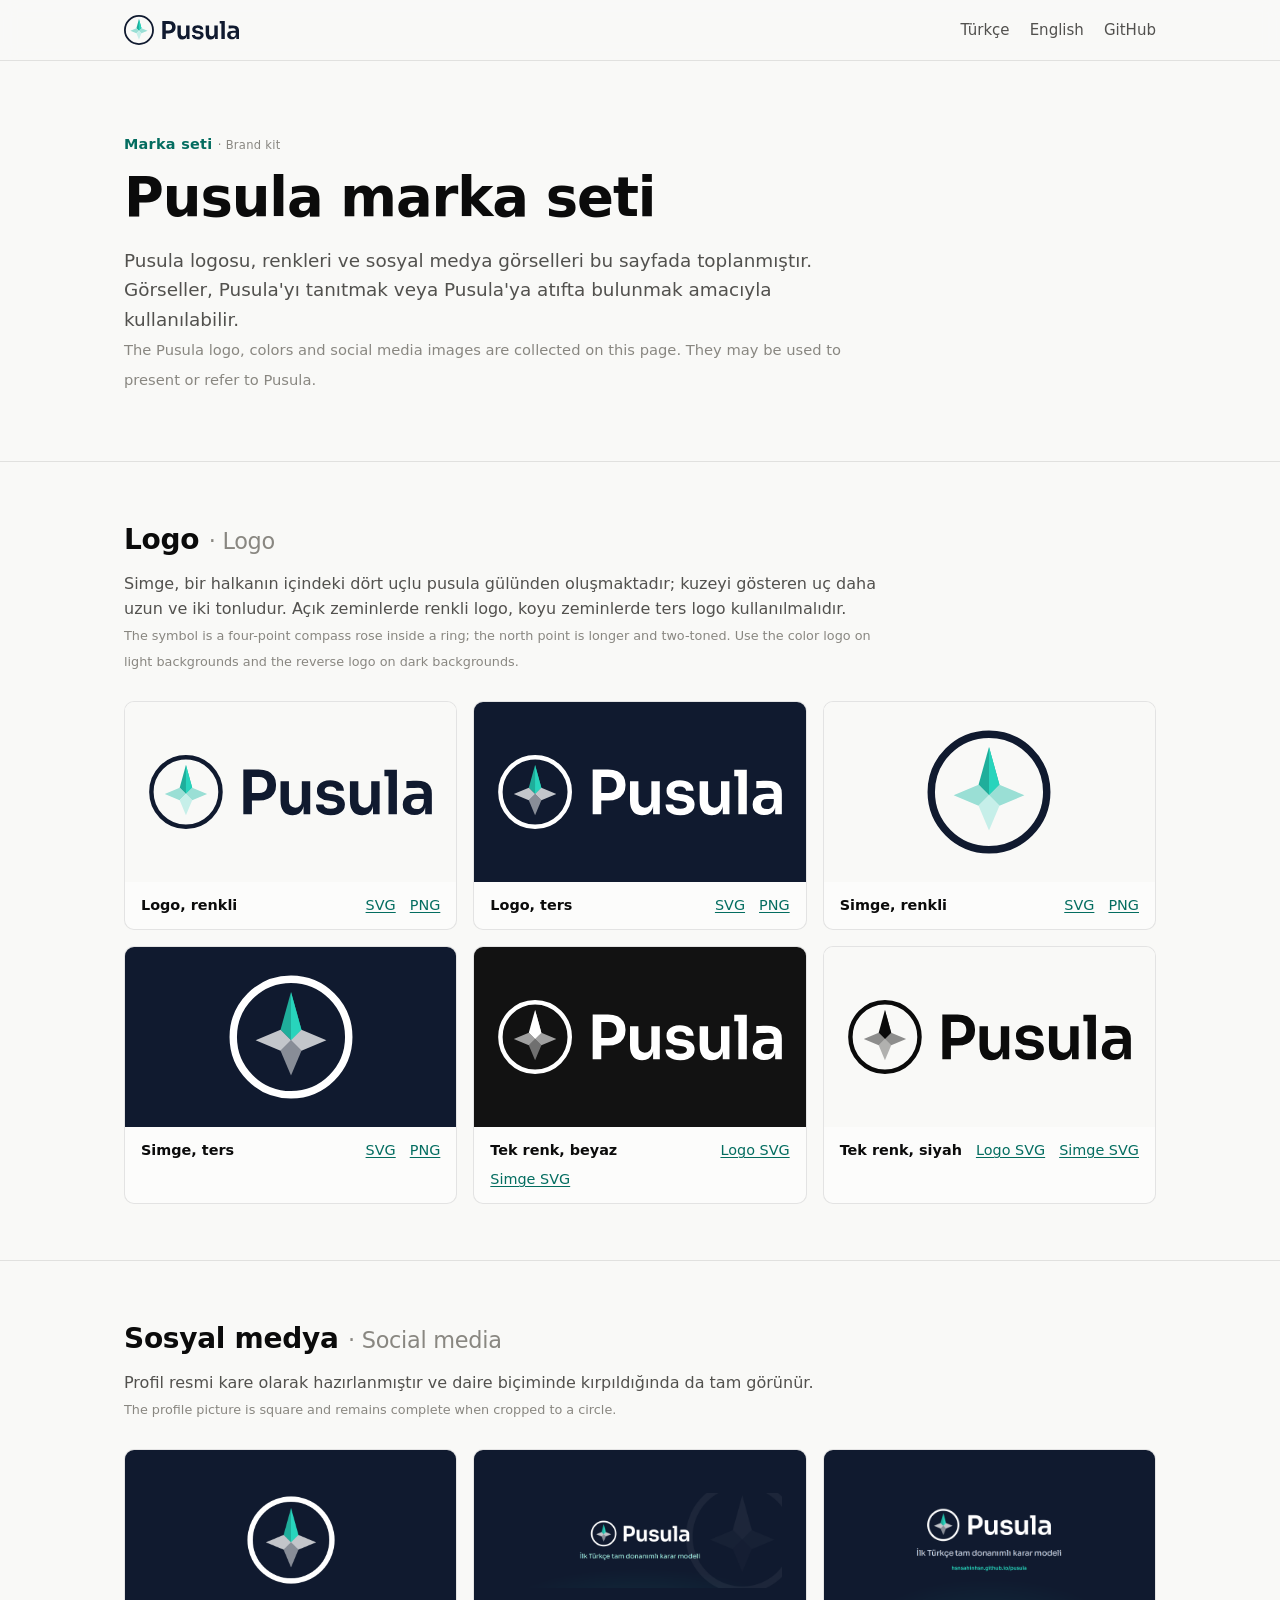
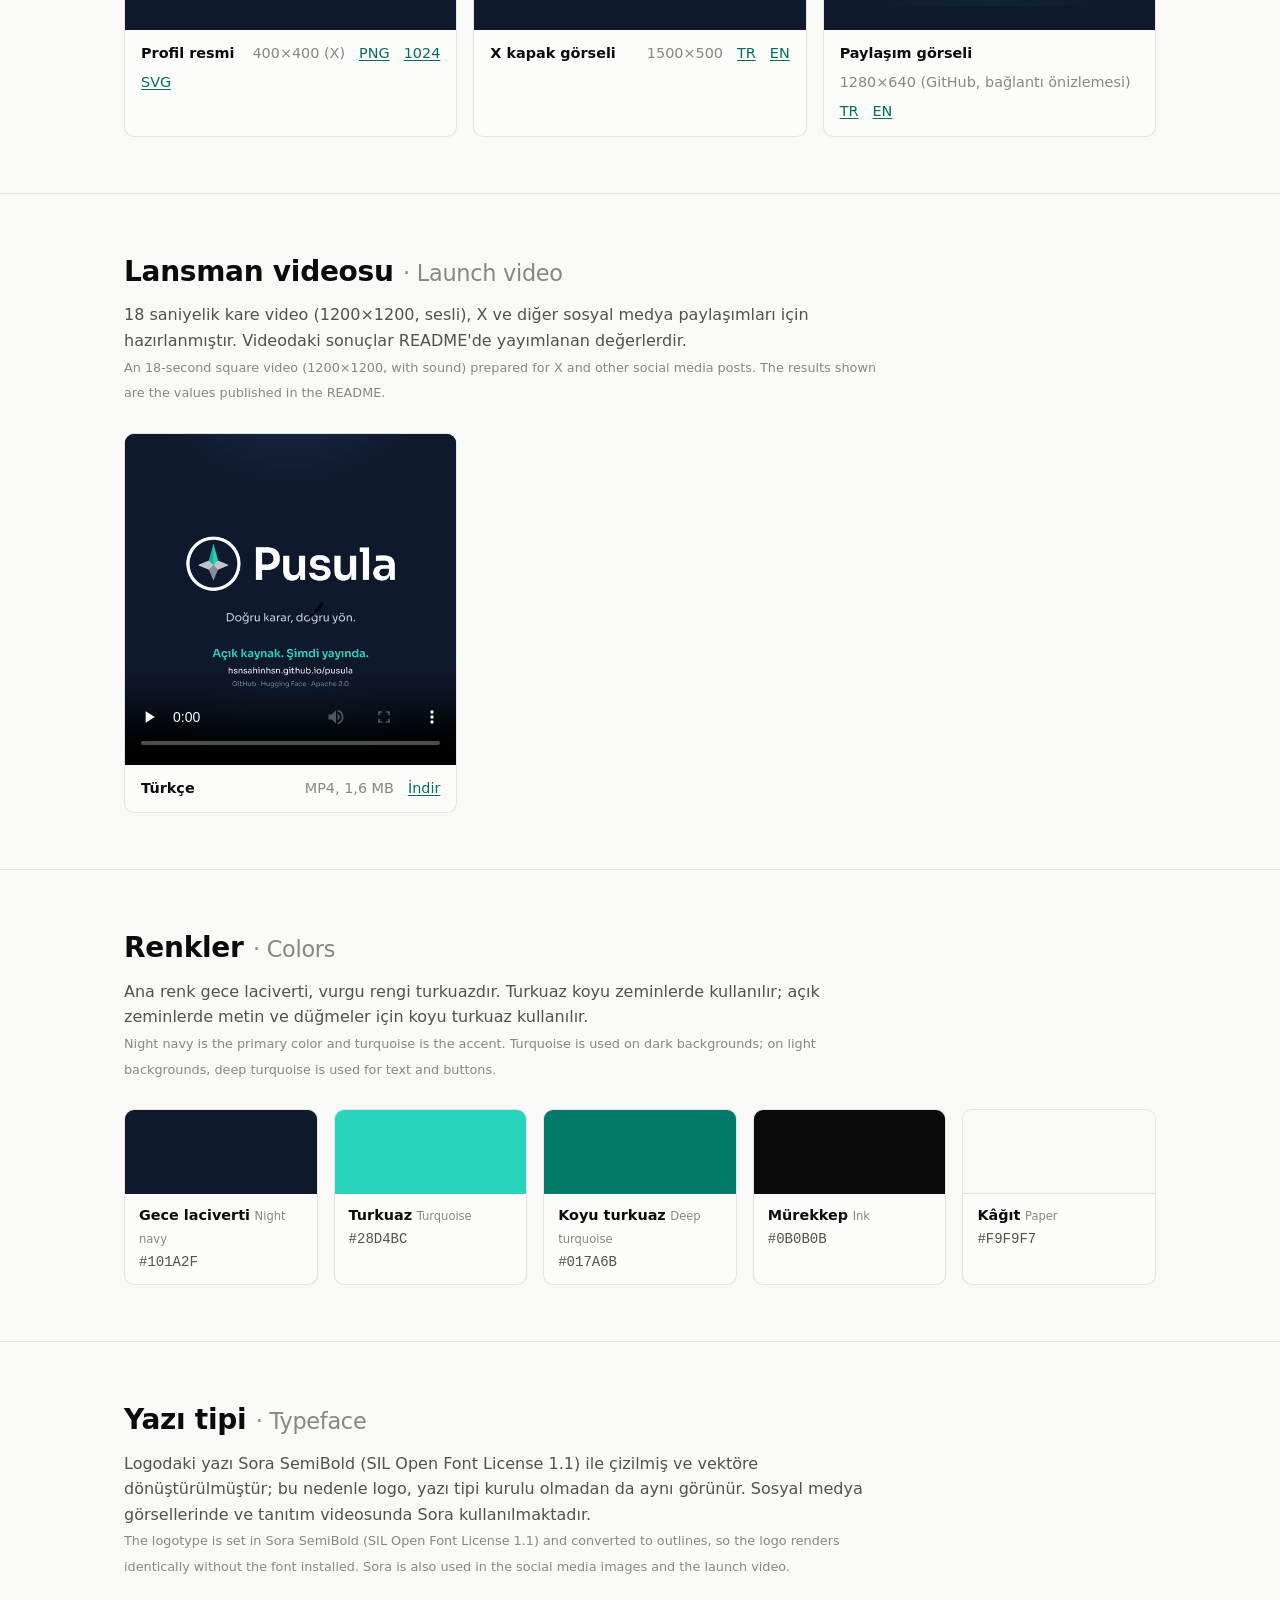
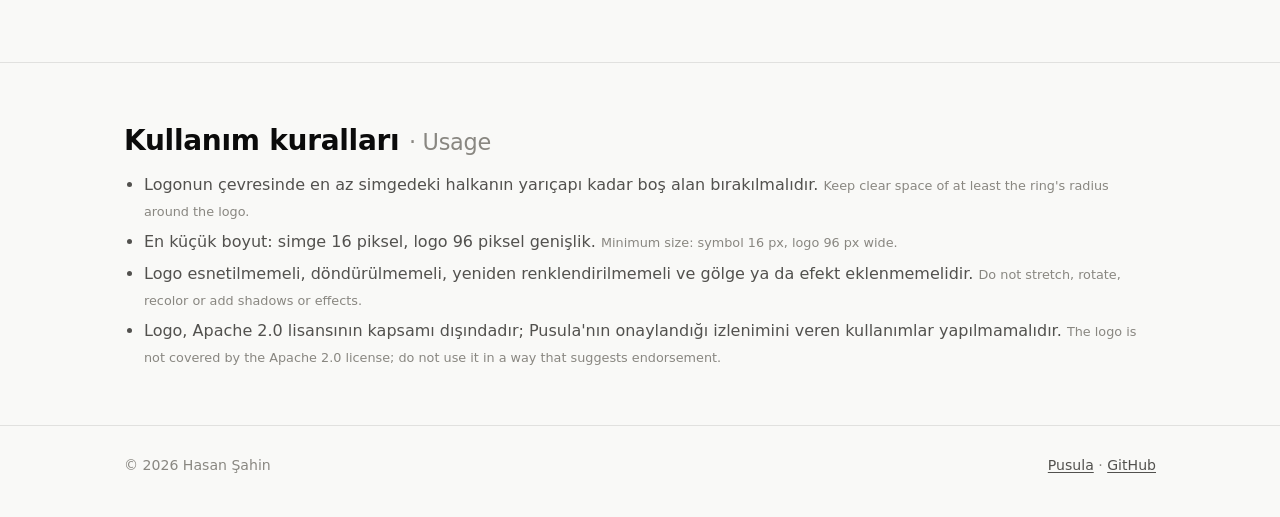
==== commit 07040d01: "feat(brand): slower launch video, Turkish only; brand page unlisted The launch video now holds on th" ====
--- a/site/brand/index.html
+++ b/site/brand/index.html
@@ -3,6 +3,7 @@
 <head>
 <meta charset="utf-8">
 <meta name="viewport" content="width=device-width, initial-scale=1">
+<meta name="robots" content="noindex">
 <meta http-equiv="Content-Security-Policy" content="default-src 'self'; script-src 'self'; style-src 'self'; img-src 'self' data:; object-src 'none'; base-uri 'none'; form-action 'none'">
 <title>Pusula marka seti · Brand kit</title>
 <meta name="description" content="Pusula logosu, renkleri ve sosyal medya görselleri. Pusula logo, colors and social media images.">
@@ -75,14 +76,12 @@
 <section id="video">
   <div class="wrap">
     <h2>Lansman videosu <span class="en">· Launch video</span></h2>
-    <p class="sub">13 saniyelik kare video (1200×1200, sesli), X ve diğer sosyal medya paylaşımları için hazırlanmıştır.
-    Videodaki sonuçlar README'de yayımlanan değerlerdir.<br><span class="en">A 13-second square video (1200×1200, with
+    <p class="sub">18 saniyelik kare video (1200×1200, sesli), X ve diğer sosyal medya paylaşımları için hazırlanmıştır.
+    Videodaki sonuçlar README'de yayımlanan değerlerdir.<br><span class="en">An 18-second square video (1200×1200, with
     sound) prepared for X and other social media posts. The results shown are the values published in the README.</span></p>
     <div class="assets">
       <div class="asset"><div class="view video"><video controls playsinline preload="none" poster="pusula-lansman-poster-tr.png" src="pusula-lansman-tr.mp4" aria-label="Pusula lansman videosu, Türkçe"></video></div>
-        <div class="meta"><strong>Türkçe</strong><span>MP4, 1,3 MB</span><a href="pusula-lansman-tr.mp4" download>İndir</a></div></div>
-      <div class="asset"><div class="view video"><video controls playsinline preload="none" poster="pusula-lansman-poster-en.png" src="pusula-lansman-en.mp4" aria-label="Pusula launch video, English"></video></div>
-        <div class="meta"><strong>English</strong><span>MP4, 1.3 MB</span><a href="pusula-lansman-en.mp4" download>Download</a></div></div>
+        <div class="meta"><strong>Türkçe</strong><span>MP4, 1,6 MB</span><a href="pusula-lansman-tr.mp4" download>İndir</a></div></div>
     </div>
   </div>
 </section>
